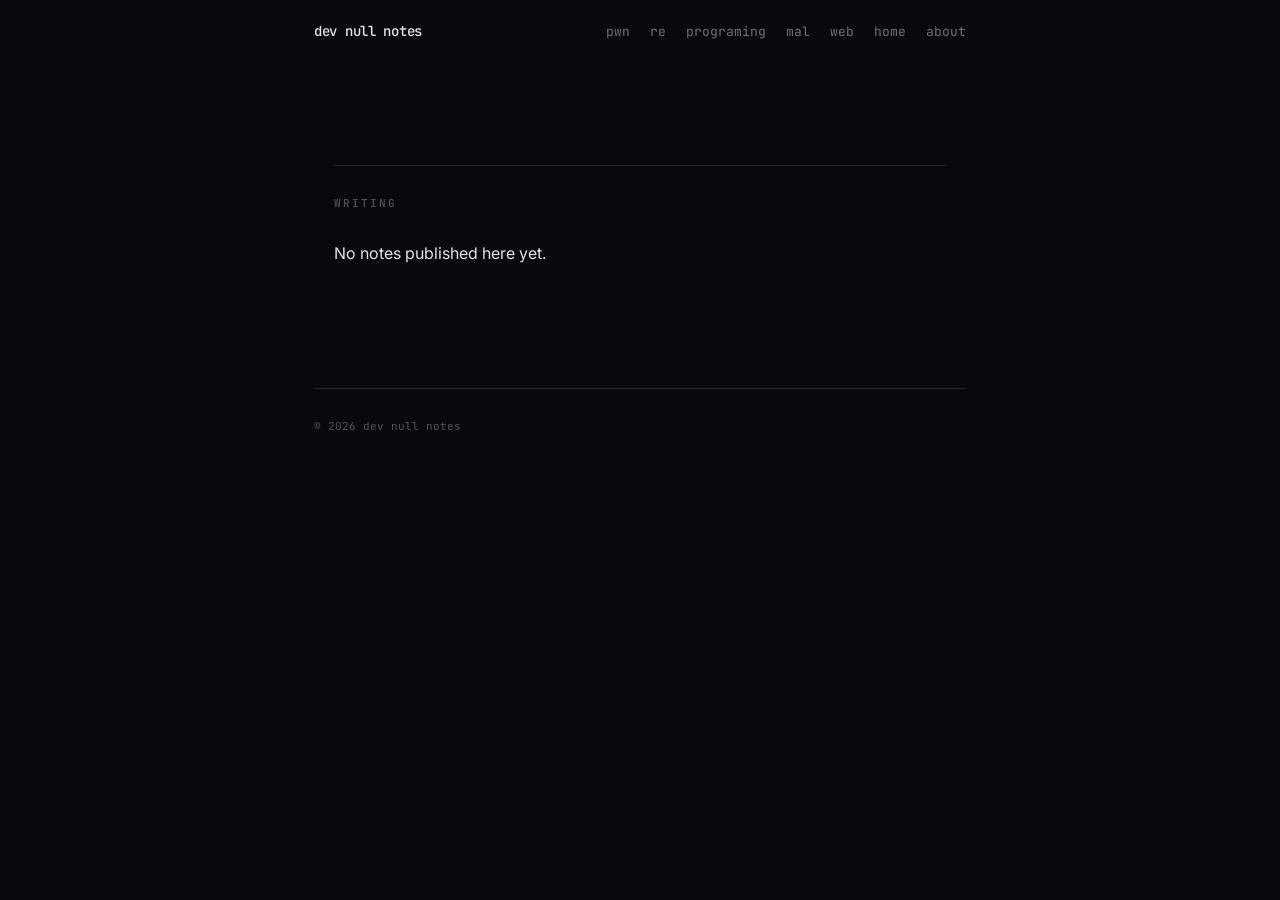
==== index.html @ 0116f172 "init page" ====
<!doctype html>
<html lang="en" dir="ltr">
    <head>
        <meta charset="UTF-8" />
        <meta name="viewport" content="width=device-width, initial-scale=1.0" />
        <title>Writing — dev null notes</title>
        <link rel="stylesheet" href="/style.css" />
    </head>
    <body>
        
        <nav>
            <a href="/index.html" class="logo">dev null notes</a>
            <button class="nav-toggle" aria-expanded="false" aria-label="Toggle navigation">[menu]</button>
            <div class="nav-links">
                <a href="/pwn/index.html">pwn</a>
                <a href="/re/index.html">re</a>
                <a href="/programing/index.html">programing</a>
                <a href="/mal/index.html">mal</a>
                <a href="/web/index.html">web</a>
                <a href="/index.html">home</a>
                <a href="/about.html">about</a>
            </div>
        </nav>
        <main style="max-width: var(--wide); margin: 0 auto; padding: 20px;">
            <section>
                <h2>Writing</h2>
                <p>No notes published here yet.</p>
            </section>
        </main>
        <footer>
            <span>&copy; 2026 dev null notes</span>
        </footer>
        <script src="/main.js"></script>
    </body>
</html>
---- style.css ----
@import url("https://fonts.googleapis.com/css2?family=Inter:wght@400;500;600&family=JetBrains+Mono:wght@400;500&display=swap");

/* ── Design tokens ── */
:root {
    --bg: #09090b;
    --text: #e4e4e7;
    --muted: #71717a;
    --dim: #52525b;
    --accent: #60a5fa;
    --surface: #111113;
    --border: #27272a;
    --font-sans: "Inter", system-ui, -apple-system, sans-serif;
    --font-mono: "JetBrains Mono", "SF Mono", "Cascadia Code", monospace;
}

/* ── Reset ── */
*,
*::before,
*::after {
    box-sizing: border-box;
    margin: 0;
    padding: 0;
}

html {
    scroll-behavior: smooth;
}

body {
    background-color: var(--bg);
    color: var(--text);
    font-family: var(--font-sans);
    font-size: 16px;
    line-height: 1.7;
    max-width: 700px;
    margin: 0 auto;
    padding: 0 24px 120px;
    -webkit-font-smoothing: antialiased;
    -moz-osx-font-smoothing: grayscale;
}

::selection {
    background: rgba(96, 165, 250, 0.2);
    color: var(--text);
}
:focus-visible {
    outline: 1px solid var(--accent);
    outline-offset: 3px;
}

/* ── Reading progress ── */
#reading-progress {
    position: fixed;
    top: 0;
    left: 0;
    width: 0%;
    height: 2px;
    background: var(--accent);
    z-index: 100;
    transition: width 0.08s linear;
    opacity: 0;
    pointer-events: none;
}
#reading-progress.visible {
    opacity: 1;
}

/* ── Sticky nav ── */
nav {
    position: sticky;
    top: 0;
    z-index: 50;
    background: var(--bg);
    display: flex;
    justify-content: space-between;
    align-items: center;
    padding: 20px 0;
    margin-bottom: 80px;
    font-family: var(--font-mono);
    font-size: 13px;
    border-bottom: 1px solid transparent;
    transition: border-color 0.2s ease;
}
nav.scrolled {
    border-color: var(--border);
}

nav .logo {
    color: var(--text);
    font-weight: 500;
    text-decoration: none;
    letter-spacing: -0.02em;
    font-size: 14px;
}
nav .logo:hover {
    color: var(--accent);
}

nav .nav-links {
    display: flex;
    align-items: center;
    flex-wrap: wrap;
}
nav .nav-links a {
    color: var(--muted);
    text-decoration: none;
    margin-inline-start: 20px;
    transition: color 0.15s;
    font-size: 13px;
}
nav .nav-links a:hover,
nav .nav-links a.active {
    color: var(--text);
}

/* mobile hamburger */
.nav-toggle {
    display: none;
    background: none;
    border: none;
    color: var(--muted);
    cursor: pointer;
    font-family: var(--font-mono);
    font-size: 13px;
    padding: 4px 0;
}

/* ── Hero ── */
header {
    margin-bottom: 72px;
}
header h1 {
    font-family: var(--font-sans);
    font-size: 30px;
    font-weight: 600;
    letter-spacing: -0.03em;
    margin-bottom: 16px;
    line-height: 1.25;
    color: var(--text);
}
header p {
    color: var(--muted);
    font-size: 16px;
    max-width: 92%;
    line-height: 1.7;
}

/* ── Section labels ── */
h2 {
    font-family: var(--font-mono);
    font-size: 11px;
    color: var(--dim);
    text-transform: uppercase;
    letter-spacing: 2px;
    font-weight: 500;
    margin-bottom: 28px;
    margin-top: 60px;
    border-top: 1px solid var(--border);
    padding-top: 28px;
}
h2:first-of-type {
    margin-top: 0;
}

/* ── Article list ── */
article {
    margin-bottom: 40px;
}
article a {
    color: var(--text);
    text-decoration: none;
    font-size: 18px;
    font-weight: 500;
    font-family: var(--font-sans);
    letter-spacing: -0.01em;
    transition: color 0.15s;
    display: inline-block;
    margin-bottom: 6px;
    line-height: 1.4;
}
article a:hover {
    color: var(--accent);
}
article p {
    color: var(--muted);
    font-size: 14px;
    margin-bottom: 8px;
    line-height: 1.6;
}
.meta {
    font-family: var(--font-mono);
    font-size: 11px;
    color: var(--dim);
    display: flex;
    gap: 8px;
    align-items: center;
    flex-wrap: wrap;
}

/* ── Article page header ── */
.article-header {
    margin-bottom: 48px;
}
.article-header h1 {
    font-family: var(--font-sans);
    font-size: 30px;
    font-weight: 600;
    letter-spacing: -0.03em;
    margin-bottom: 16px;
    line-height: 1.25;
    color: var(--text);
}

.category {
    font-family: var(--font-mono);
    font-size: 11px;
    color: var(--accent);
    text-transform: uppercase;
    letter-spacing: 2px;
    margin-bottom: 14px;
    display: block;
}

/* ── TOC ── */
.toc {
    font-family: var(--font-mono);
    font-size: 13px;
    margin-bottom: 56px;
    padding: 18px 0;
    border-top: 1px solid var(--border);
    border-bottom: 1px solid var(--border);
}
.toc h4 {
    color: var(--dim);
    text-transform: uppercase;
    letter-spacing: 2px;
    font-size: 10px;
    margin-bottom: 12px;
    font-weight: 500;
}
.toc ol {
    list-style: none;
    display: grid;
    grid-template-columns: 1fr 1fr;
    gap: 6px 28px;
    counter-reset: toc;
}
.toc ol li {
    counter-increment: toc;
}
.toc ol li::before {
    content: counter(toc) ". ";
    color: var(--dim);
}
.toc a {
    color: var(--muted);
    text-decoration: none;
    transition: color 0.15s;
}
.toc a:hover {
    color: var(--text);
}

/* ── Prose ── */
.prose {
    font-family: var(--font-sans);
    font-size: 16px;
    line-height: 1.75;
}

.prose h2 {
    font-family: var(--font-sans);
    font-size: 20px;
    font-weight: 600;
    margin-top: 52px;
    margin-bottom: 16px;
    line-height: 1.3;
    letter-spacing: -0.02em;
    border: none;
    padding: 0;
    text-transform: none;
    color: var(--text);
}
.prose h3 {
    font-family: var(--font-sans);
    font-size: 17px;
    font-weight: 600;
    margin-top: 32px;
    margin-bottom: 10px;
    color: var(--text);
    letter-spacing: -0.01em;
}
.prose p {
    margin-bottom: 20px;
    color: #c4c4cc;
}
.prose strong {
    color: var(--text);
    font-weight: 600;
}
.prose em {
    font-style: italic;
}
.prose ul,
.prose ol {
    padding-inline-start: 1.5rem;
    margin-bottom: 20px;
    color: #c4c4cc;
}
.prose li {
    margin-bottom: 5px;
}
.prose a {
    color: var(--accent);
    text-decoration: underline;
    text-decoration-color: rgba(96, 165, 250, 0.35);
    text-underline-offset: 3px;
    transition: text-decoration-color 0.15s;
}
.prose a:hover {
    text-decoration-color: var(--accent);
}
.prose hr {
    border: none;
    border-top: 1px solid var(--border);
    margin: 44px 0;
}

/* ── Blockquote ── */
blockquote {
    border-inline-start: 2px solid var(--accent);
    padding-inline-start: 18px;
    margin: 28px 0;
    font-style: italic;
    color: var(--muted);
}
blockquote p {
    margin-bottom: 0;
    color: var(--muted);
}

/* ── Callout boxes ── */
.callout {
    border-inline-start: 2px solid #f59e0b;
    background: rgba(245, 158, 11, 0.05);
    padding: 12px 16px;
    margin: 28px 0;
    font-family: var(--font-mono);
    font-size: 13px;
    color: var(--muted);
    border-radius: 0 4px 4px 0;
}
.callout strong {
    color: #f59e0b;
}
.callout.info {
    border-color: var(--accent);
    background: rgba(96, 165, 250, 0.05);
}
.callout.info strong {
    color: var(--accent);
}
.callout.danger {
    border-color: #f87171;
    background: rgba(248, 113, 113, 0.05);
}
.callout.danger strong {
    color: #f87171;
}
.callout.tip {
    border-color: #34d399;
    background: rgba(52, 211, 153, 0.05);
}
.callout.tip strong {
    color: #34d399;
}

/* ── Code blocks ── */
.code-wrapper {
    margin: 28px 0;
    border: 1px solid var(--border);
    border-radius: 6px;
    overflow: hidden;
    background: #0d0d10;
}
.code-header {
    display: flex;
    justify-content: space-between;
    align-items: center;
    padding: 7px 14px;
    font-family: var(--font-mono);
    font-size: 11px;
    color: var(--dim);
    border-bottom: 1px solid var(--border);
    background: #0a0a0d;
    user-select: none;
}
.copy-btn {
    background: none;
    border: 1px solid var(--border);
    border-radius: 3px;
    color: var(--dim);
    cursor: pointer;
    font-family: var(--font-mono);
    font-size: 10px;
    padding: 2px 7px;
    transition:
        color 0.15s,
        border-color 0.15s;
    display: flex;
    align-items: center;
    gap: 4px;
}
.copy-btn:hover {
    color: var(--accent);
    border-color: var(--accent);
}
.copy-btn svg {
    width: 11px;
    height: 11px;
    flex-shrink: 0;
}
pre {
    padding: 16px 18px;
    overflow-x: auto;
    direction: ltr;
    text-align: left;
}
code {
    font-family: var(--font-mono);
    font-size: 13px;
    line-height: 1.65;
    color: #d4d4d8;
}
/* Inline code */
p code,
li code {
    background: var(--surface);
    border: 1px solid var(--border);
    padding: 1px 5px;
    border-radius: 3px;
    font-size: 13px;
    color: var(--accent);
    font-family: var(--font-mono);
}

/* ── Images ── */
.prose img {
    max-width: 100%;
    height: auto;
    border: 1px solid var(--border);
    border-radius: 4px;
    margin: 28px 0;
    display: block;
}
.prose figure {
    margin: 28px 0;
}
.prose figcaption {
    font-family: var(--font-mono);
    font-size: 11px;
    color: var(--dim);
    text-align: center;
    margin-top: 8px;
}

/* ── Prev / Next nav ── */
.article-nav {
    margin-top: 80px;
    padding-top: 32px;
    border-top: 1px solid var(--border);
    display: grid;
    grid-template-columns: 1fr 1fr;
    gap: 20px;
    font-family: var(--font-mono);
    font-size: 12px;
    /* reset nav styles */
    position: static;
    background: none;
    border-bottom: none;
    padding-bottom: 0;
    margin-bottom: 0;
}
.nav-item {
    display: flex;
    flex-direction: column;
    gap: 6px;
    text-decoration: none;
    padding: 14px;
    border: 1px solid var(--border);
    border-radius: 6px;
    transition: border-color 0.15s;
}
.nav-item:hover {
    border-color: var(--accent);
}
.nav-item.next {
    text-align: end;
}
.nav-label {
    color: var(--dim);
    font-size: 10px;
    text-transform: uppercase;
    letter-spacing: 1.5px;
}
.nav-title {
    color: var(--muted);
    transition: color 0.15s;
    line-height: 1.4;
    font-size: 12px;
    font-family: var(--font-sans);
}
.nav-item:hover .nav-title {
    color: var(--text);
}

@media (max-width: 640px) {
    .article-nav {
        grid-template-columns: 1fr;
    }
    .nav-item.next {
        text-align: start;
    }
}

/* ── Projects ── */
.project-list {
    list-style: none;
}
.project-list li {
    margin-bottom: 40px;
}
.project-list li a {
    color: var(--text);
    text-decoration: none;
    font-size: 18px;
    font-weight: 500;
    letter-spacing: -0.01em;
    display: inline-block;
    margin-bottom: 6px;
    transition: color 0.15s;
}
.project-list li a:hover {
    color: var(--accent);
}
.project-list li p {
    color: var(--muted);
    font-size: 14px;
    margin-bottom: 8px;
    line-height: 1.6;
}
.project-links {
    font-family: var(--font-mono);
    font-size: 12px;
    display: flex;
    gap: 14px;
    flex-wrap: wrap;
    margin-top: 8px;
}
.project-links a {
    color: var(--dim);
    text-decoration: none;
    transition: color 0.15s;
}
.project-links a:hover {
    color: var(--accent);
}

/* ── Contact ── */
.contact-list {
    list-style: none;
}
.contact-list li {
    margin-bottom: 10px;
    font-size: 15px;
    color: var(--muted);
}
.contact-list a {
    color: var(--text);
    text-decoration: none;
    transition: color 0.15s;
}
.contact-list a:hover {
    color: var(--accent);
}

/* ── Footer ── */
footer {
    margin-top: 100px;
    padding-top: 28px;
    border-top: 1px solid var(--border);
    font-family: var(--font-mono);
    font-size: 11px;
    color: var(--dim);
    display: flex;
    justify-content: space-between;
    gap: 12px;
    flex-wrap: wrap;
}

/* ── 404 ── */
.not-found {
    padding-top: 80px;
    text-align: center;
}
.not-found .code {
    font-family: var(--font-mono);
    font-size: 64px;
    color: var(--border);
    margin-bottom: 14px;
    letter-spacing: -0.04em;
    line-height: 1;
}
.not-found h1 {
    font-size: 20px;
    font-weight: 500;
    margin-bottom: 10px;
    color: var(--text);
}
.not-found p {
    color: var(--muted);
    font-size: 15px;
    margin-bottom: 28px;
}
.not-found a {
    font-family: var(--font-mono);
    font-size: 13px;
    color: var(--accent);
    text-decoration: none;
}
.not-found a:hover {
    text-decoration: underline;
}

/* ── SEO / GitHub Pages: hidden but machine-readable ── */
.sr-only {
    position: absolute;
    width: 1px;
    height: 1px;
    padding: 0;
    margin: -1px;
    overflow: hidden;
    clip: rect(0, 0, 0, 0);
    border: 0;
}

/* ── Responsive ── */
@media (max-width: 640px) {
    body {
        padding: 0 16px 80px;
        font-size: 15px;
    }

    nav {
        padding: 14px 0;
        margin-bottom: 52px;
        flex-wrap: wrap;
        gap: 0;
    }
    nav .logo {
        flex: 1;
    }
    .nav-toggle {
        display: block;
    }
    nav .nav-links {
        display: none;
        width: 100%;
        padding: 12px 0 4px;
        flex-direction: column;
        gap: 0;
    }
    nav .nav-links.open {
        display: flex;
    }
    nav .nav-links a {
        margin-inline-start: 0;
        padding: 8px 0;
        border-bottom: 1px solid var(--border);
        font-size: 14px;
    }
    nav .nav-links a:last-child {
        border-bottom: none;
    }

    header h1 {
        font-size: 24px;
    }
    .article-header h1 {
        font-size: 22px;
    }
    article a {
        font-size: 16px;
    }

    .toc ol {
        grid-template-columns: 1fr;
    }

    .article-nav {
        grid-template-columns: 1fr;
    }
    .nav-item.next {
        text-align: start;
    }

    .prose {
        font-size: 15px;
    }
    .prose h2 {
        font-size: 18px;
    }
    .prose h3 {
        font-size: 16px;
    }

    pre {
        padding: 12px 14px;
    }
    code {
        font-size: 12px;
    }
}

@media (max-width: 380px) {
    body {
        font-size: 14px;
    }
    header h1,
    .article-header h1 {
        font-size: 20px;
    }
}
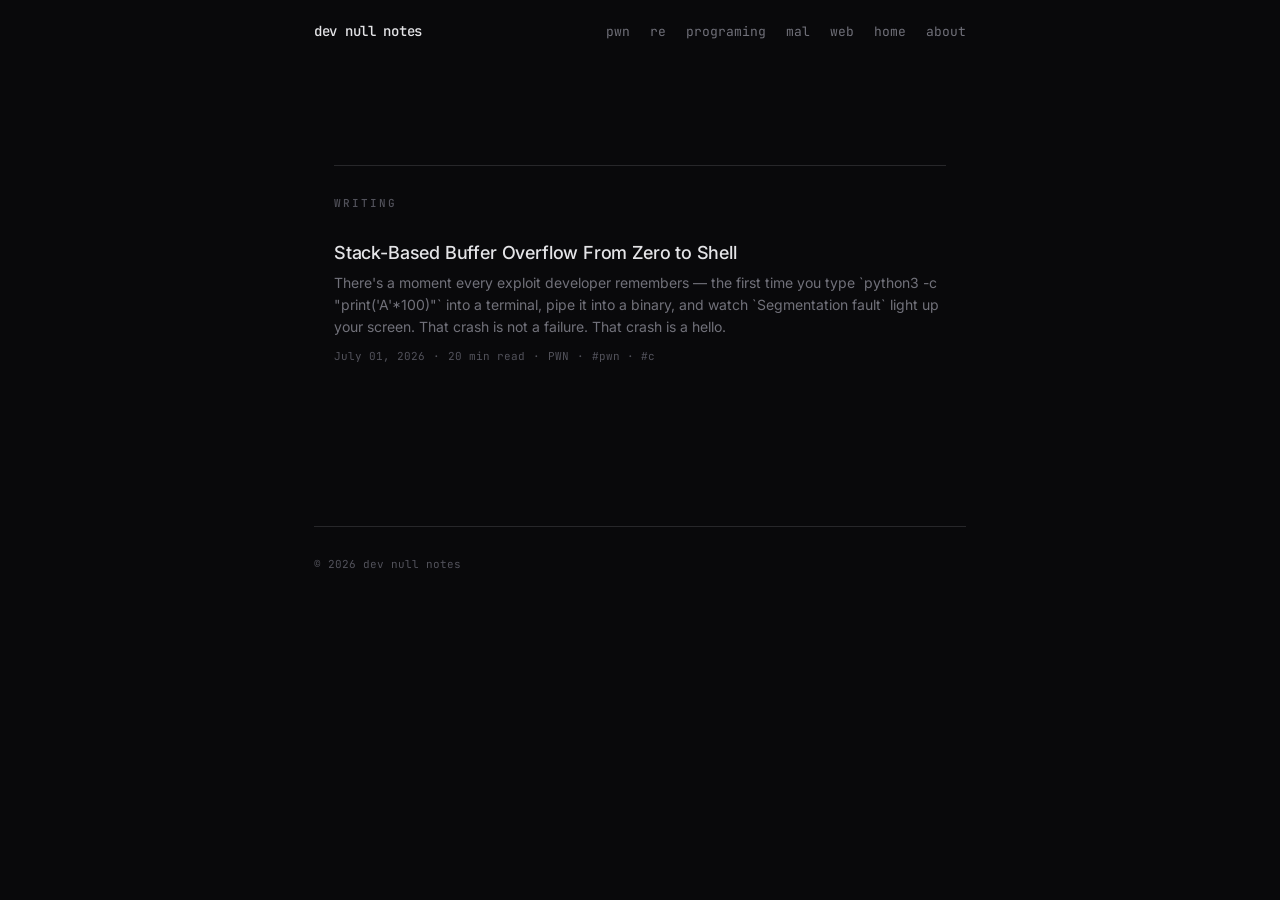
==== commit 723ff258: "Stack-Based Buffer Overflow  From Zero to Shell" ====
--- a/index.html
+++ b/index.html
@@ -24,7 +24,19 @@
         <main style="max-width: var(--wide); margin: 0 auto; padding: 20px;">
             <section>
                 <h2>Writing</h2>
-                <p>No notes published here yet.</p>
+                
+            <article>
+                <a href="/pwn/stack-based-buffer-overflow-from-zero-to-shell.html">Stack-Based Buffer Overflow  From Zero to Shell</a>
+                <p>There&#x27;s a moment every exploit developer remembers — the first time you type `python3 -c &quot;print(&#x27;A&#x27;*100)&quot;` into a terminal, pipe it into a binary, and watch `Segmentation fault` light up your screen. That crash is not a failure. That crash is a hello.</p>
+                <div class="meta">
+                    <span>July 01, 2026</span>
+                    <span>·</span>
+                    <span>20 min read</span>
+                    <span>·</span>
+                    <span class="cat-tag">PWN</span>
+                    <span>·</span><span>#pwn · #c</span>
+                </div>
+            </article>
             </section>
         </main>
         <footer>
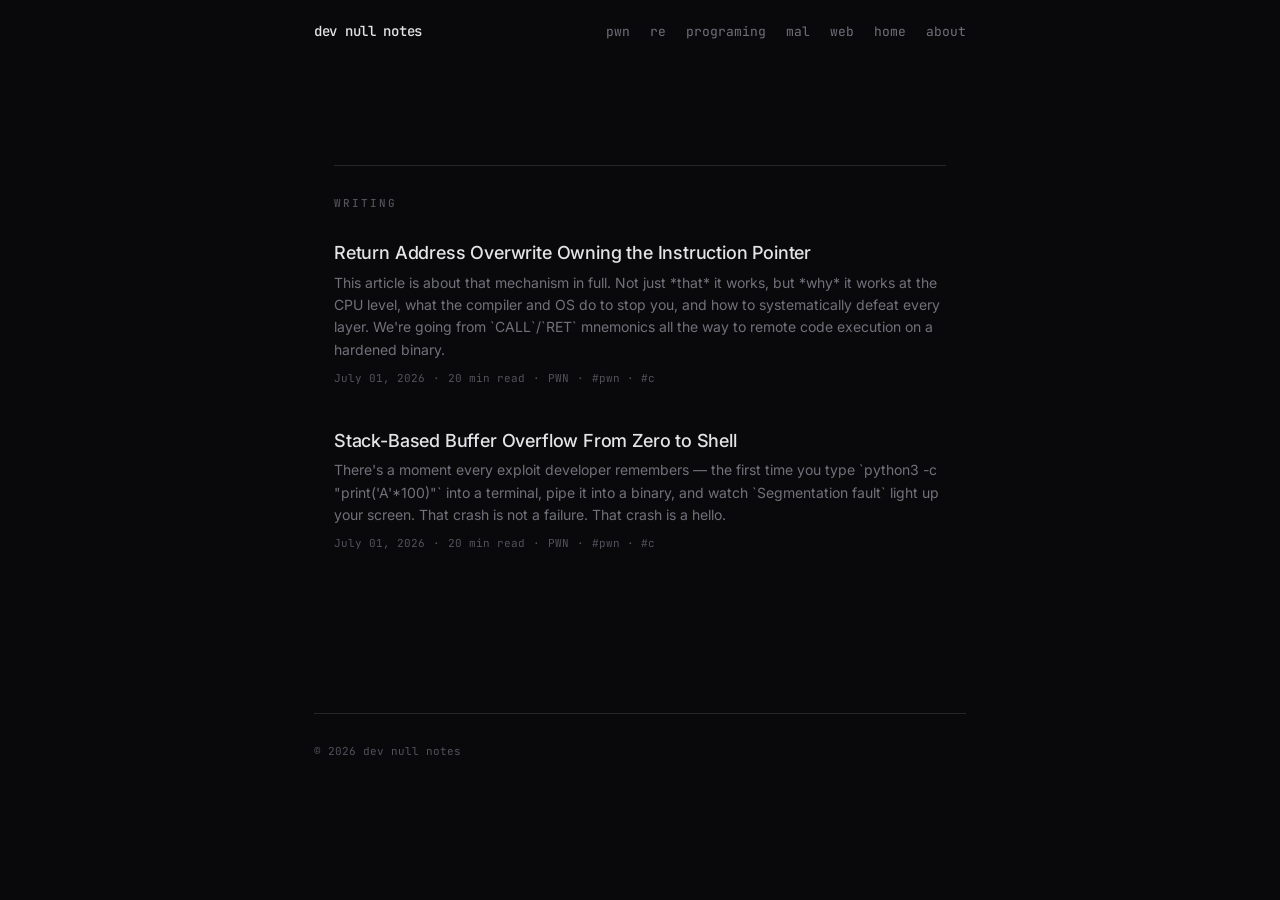
==== commit 26fd556c: "Return Address Overwrite Owning the Instruction Pointer" ====
--- a/index.html
+++ b/index.html
@@ -26,6 +26,18 @@
                 <h2>Writing</h2>
                 
             <article>
+                <a href="/pwn/return-address-overwrite-owning-the-instruction-pointer.html">Return Address Overwrite Owning the Instruction Pointer</a>
+                <p>This article is about that mechanism in full. Not just *that* it works, but *why* it works at the CPU level, what the compiler and OS do to stop you, and how to systematically defeat every layer. We&#x27;re going from `CALL`/`RET` mnemonics all the way to remote code execution on a hardened binary.</p>
+                <div class="meta">
+                    <span>July 01, 2026</span>
+                    <span>·</span>
+                    <span>20 min read</span>
+                    <span>·</span>
+                    <span class="cat-tag">PWN</span>
+                    <span>·</span><span>#pwn · #c</span>
+                </div>
+            </article>
+            <article>
                 <a href="/pwn/stack-based-buffer-overflow-from-zero-to-shell.html">Stack-Based Buffer Overflow  From Zero to Shell</a>
                 <p>There&#x27;s a moment every exploit developer remembers — the first time you type `python3 -c &quot;print(&#x27;A&#x27;*100)&quot;` into a terminal, pipe it into a binary, and watch `Segmentation fault` light up your screen. That crash is not a failure. That crash is a hello.</p>
                 <div class="meta">
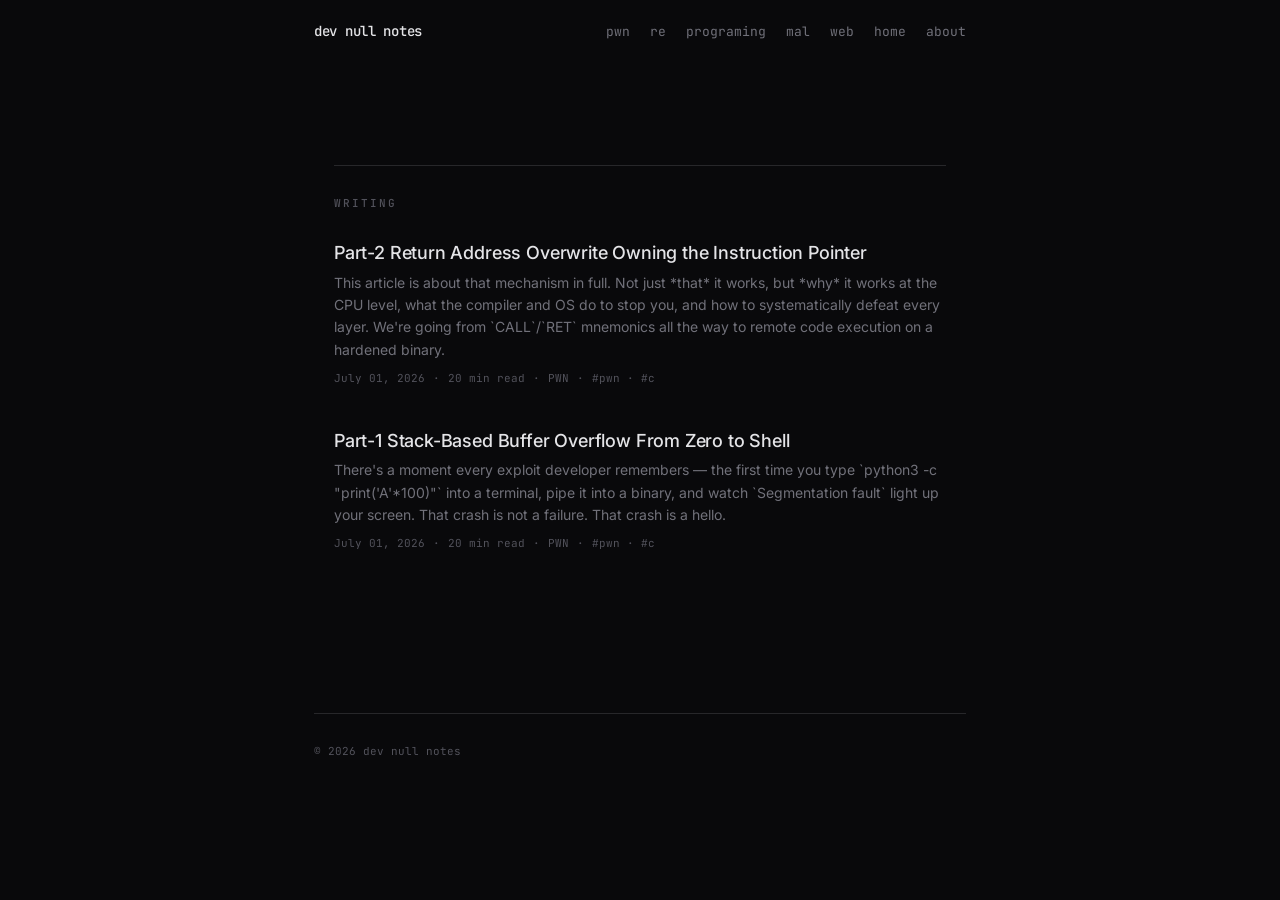
==== commit 82fcf143: "update titles" ====
--- a/index.html
+++ b/index.html
@@ -26,7 +26,7 @@
                 <h2>Writing</h2>
                 
             <article>
-                <a href="/pwn/return-address-overwrite-owning-the-instruction-pointer.html">Return Address Overwrite Owning the Instruction Pointer</a>
+                <a href="/pwn/return-address-overwrite-owning-the-instruction-pointer.html">Part-2 Return Address Overwrite Owning the Instruction Pointer</a>
                 <p>This article is about that mechanism in full. Not just *that* it works, but *why* it works at the CPU level, what the compiler and OS do to stop you, and how to systematically defeat every layer. We&#x27;re going from `CALL`/`RET` mnemonics all the way to remote code execution on a hardened binary.</p>
                 <div class="meta">
                     <span>July 01, 2026</span>
@@ -38,7 +38,7 @@
                 </div>
             </article>
             <article>
-                <a href="/pwn/stack-based-buffer-overflow-from-zero-to-shell.html">Stack-Based Buffer Overflow  From Zero to Shell</a>
+                <a href="/pwn/stack-based-buffer-overflow-from-zero-to-shell.html">Part-1 Stack-Based Buffer Overflow  From Zero to Shell</a>
                 <p>There&#x27;s a moment every exploit developer remembers — the first time you type `python3 -c &quot;print(&#x27;A&#x27;*100)&quot;` into a terminal, pipe it into a binary, and watch `Segmentation fault` light up your screen. That crash is not a failure. That crash is a hello.</p>
                 <div class="meta">
                     <span>July 01, 2026</span>
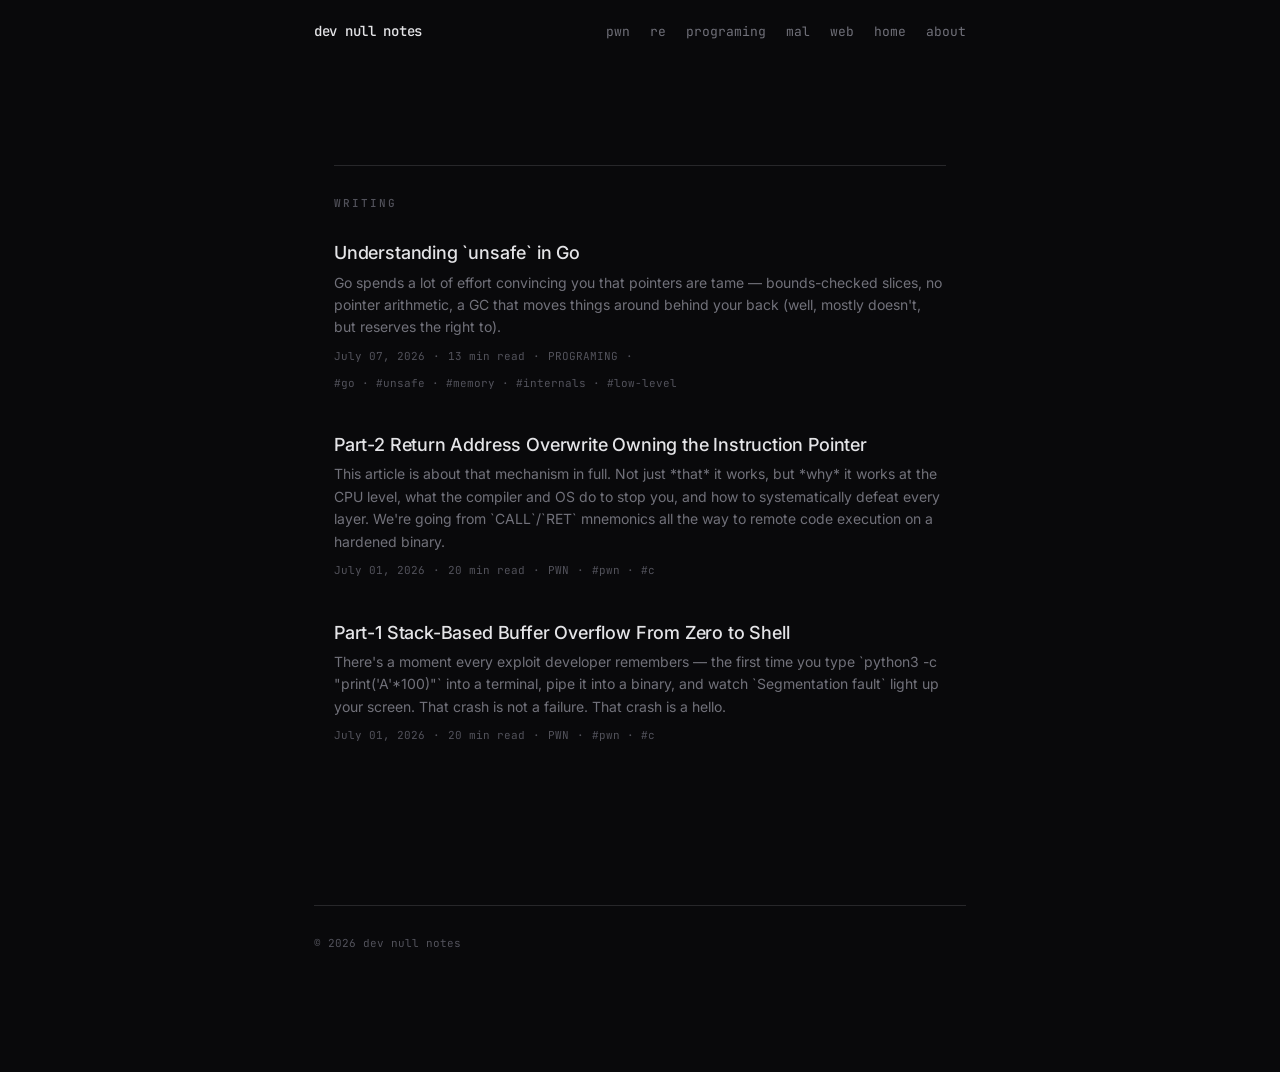
==== commit 4741c040: "Go unsafe" ====
--- a/index.html
+++ b/index.html
@@ -25,6 +25,18 @@
             <section>
                 <h2>Writing</h2>
                 
+            <article>
+                <a href="/programing/understanding-in-go.html">Understanding `unsafe` in Go</a>
+                <p>Go spends a lot of effort convincing you that pointers are tame — bounds-checked slices, no pointer arithmetic, a GC that moves things around behind your back (well, mostly doesn&#x27;t, but reserves the right to).</p>
+                <div class="meta">
+                    <span>July 07, 2026</span>
+                    <span>·</span>
+                    <span>13 min read</span>
+                    <span>·</span>
+                    <span class="cat-tag">PROGRAMING</span>
+                    <span>·</span><span>#go · #unsafe · #memory · #internals · #low-level</span>
+                </div>
+            </article>
             <article>
                 <a href="/pwn/return-address-overwrite-owning-the-instruction-pointer.html">Part-2 Return Address Overwrite Owning the Instruction Pointer</a>
                 <p>This article is about that mechanism in full. Not just *that* it works, but *why* it works at the CPU level, what the compiler and OS do to stop you, and how to systematically defeat every layer. We&#x27;re going from `CALL`/`RET` mnemonics all the way to remote code execution on a hardened binary.</p>
